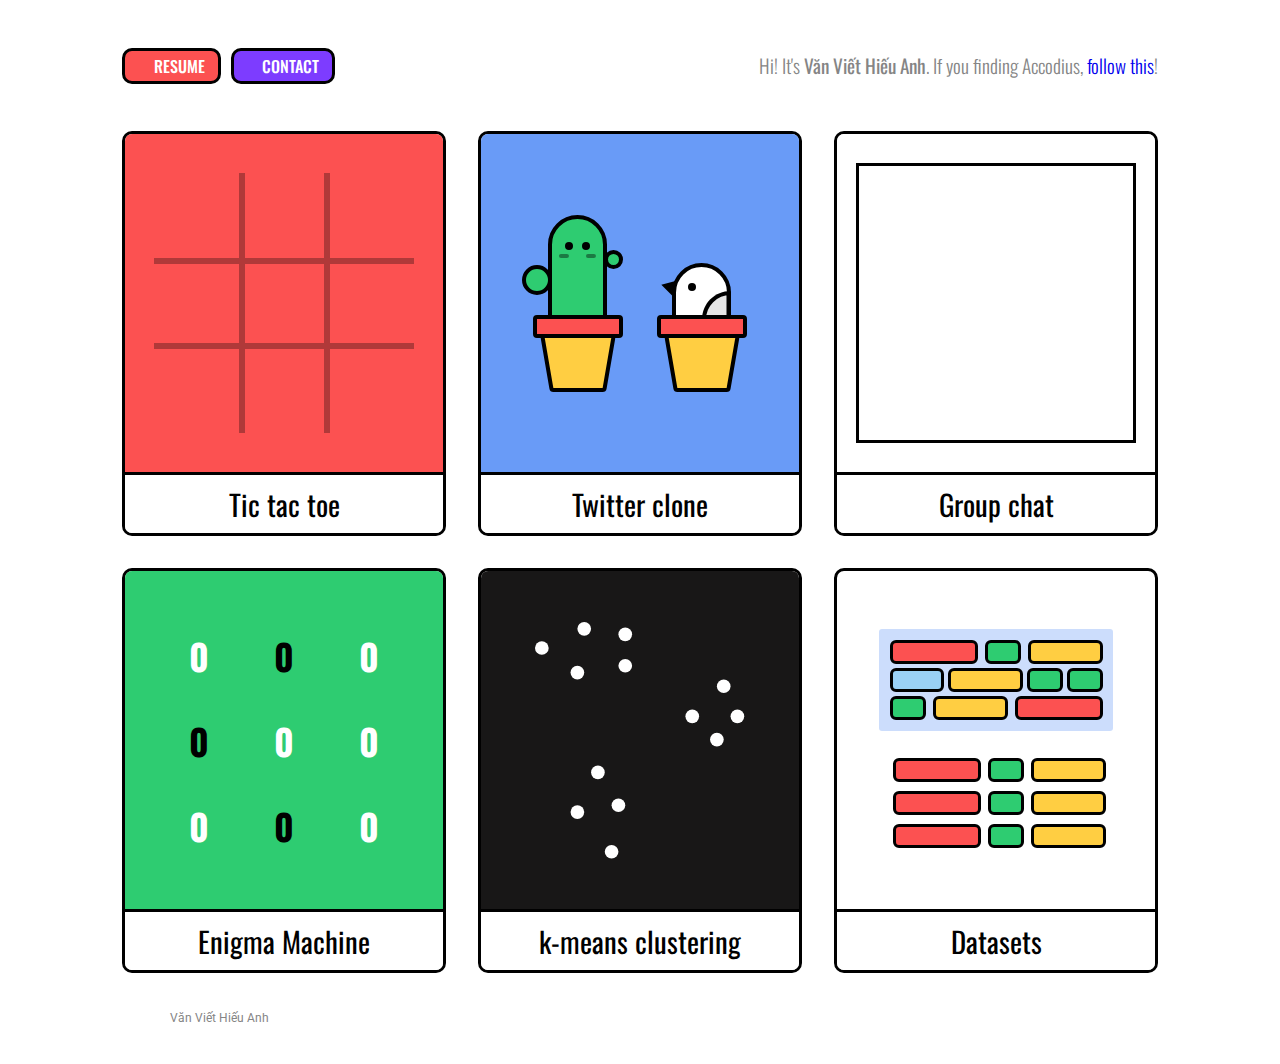
==== index.html @ f6cb3e60 "Update" ====
<!DOCTYPE html>
<html lang="en">

<head>
    <meta charset="UTF-8" />
    <meta name="viewport" content="width=device-width, initial-scale=1.0" />

    <link rel="icon"
        href="data:image/svg+xml,<svg xmlns=%22http://www.w3.org/2000/svg%22 viewBox=%220 0 110 110%22><text y=%22.9em%22 font-size=%2290%22>👋</text></svg>" />
    <link rel="stylesheet" href="https://cdnjs.cloudflare.com/ajax/libs/font-awesome/5.15.3/css/all.min.css"
        integrity="sha512-iBBXm8fW90+nuLcSKlbmrPcLa0OT92xO1BIsZ+ywDWZCvqsWgccV3gFoRBv0z+8dLJgyAHIhR35VZc2oM/gI1w=="
        crossorigin="anonymous" />

    <link rel="stylesheet" href="./css/index.css" />

    <title>Văn Viết Hiếu Anh</title>
    <meta name="title" content="Văn Viết Hiếu Anh" />
    <meta name="description" content="👋 Hi! I'm Anh, a Fullstack developer, and UI-UX Designer." />

    <!-- Open Graph / Facebook -->
    <meta property="og:type" content="website" />
    <meta property="og:url" content="https://vanviethieuanh.com/" />
    <meta property="og:title" content="Văn Viết Hiếu Anh" />
    <meta property="og:description" content="👋 Hi! I'm Anh, a Fullstack developer, and UI-UX Designer." />
    <!-- <meta property="og:image" content=""> -->

    <!-- Twitter -->
    <meta property="twitter:card" content="summary_large_image" />
    <meta property="twitter:url" content="https://vanviethieuanh.com/" />
    <meta property="twitter:title" content="Văn Viết Hiếu Anh" />
    <meta property="twitter:description" content="👋 Hi! I'm Anh, a Fullstack developer, and UI-UX Designer." />
    <!-- <meta property="twitter:image" content=""> -->
</head>

<body>
    <header>
        <div class="💻">
            <a href="https://cv.vanviethieuanh.com/" class="url_button" id="resume" style="background-color: var(--red);">
                <div style="display: grid; grid-template-columns: 24px auto;">
                    <i class="fas fa-arrow-down"></i>
                    <h3>RESUME</h3>
                </div>
            </a>
            <a href="./card.html" class="url_button" id="resume" style="background-color: var(--violet);">
                <div style="display: grid; grid-template-columns: 24px auto;">
                    <i class="fas fa-at"></i>
                    <h3>CONTACT</h3>
                </div>
            </a>
            <h3>Hi! It's <b>Văn Viết Hiếu Anh</b>. If you finding Accodius, <a href="https://accodius.vanviethieuanh.com/">follow this</a>!</h3>
        </div>
        <div class="📱">
            <p>Văn Viết Hiếu Anh</p>

            <div class="burger-button" onclick="changeBurger(this)">
                <div class="effect">
                    <div class="bar1"></div>
                    <div class="bar2"></div>
                </div>
                <script>
                    function changeBurger(x) {
                        x.classList.toggle('show')
                    }
                </script>
            </div>
            <nav>
                <ul>
                    <li>
                        <a href="">
                            <div class="side" style="
                                        --color: var(--red);
                                        --order: 0;
                                        --orientation: forwards;
                                    "></div>
                            <h2>work</h2>
                        </a>
                    </li>
                    <li>
                        <a href="./about.html">
                            <div class="side" style="
                                        --color: var(--yellow);
                                        --order: 1;
                                        --orientation: reverse;
                                    "></div>
                            <h2>about</h2>
                        </a>
                    </li>
                    <li>
                        <a href="./card.html">
                            <div class="side" style="
                                        --color: var(--green);
                                        --order: 2;
                                        --orientation: forwards;
                                    "></div>
                            <h2>card</h2>
                        </a>
                    </li>
                </ul>
            </nav>
        </div>
    </header>
    <section>
        <ul>
            <li>
                <a href="https://vanviethieuanh.github.io/tictactoe/" target="_blank">
                    <article class="card">
                        <div id="tictactoe" class="content" style="--play-state: paused; --bg: var(--red)">
                            <svg width="260" height="260" viewBox="0 0 260 260" fill="none"
                                xmlns="http://www.w3.org/2000/svg">
                                <g id="xo">
                                    <path id="xo3" fill-rule="evenodd" clip-rule="evenodd"
                                        d="M215.669 221.681L233.512 239.524L239.169 233.868L221.326 216.024L239.181 198.169L233.524 192.512L215.669 210.368L198.157 192.855L192.5 198.512L210.012 216.024L192.512 233.524L198.169 239.181L215.669 221.681Z"
                                        fill="#363636" />
                                    <circle id="xo8" cx="130" cy="216" r="21" stroke="white" stroke-width="8" />
                                    <circle id="xo2" cx="46" cy="216" r="21" stroke="white" stroke-width="8" />
                                    <circle id="xo6" cx="216" cy="130" r="21" stroke="white" stroke-width="8" />
                                    <path id="xo1" fill-rule="evenodd" clip-rule="evenodd"
                                        d="M129.669 135.681L147.512 153.524L153.169 147.868L135.326 130.024L153.181 112.169L147.524 106.512L129.669 124.368L112.157 106.855L106.5 112.512L124.012 130.024L106.512 147.524L112.169 153.181L129.669 135.681Z"
                                        fill="#363636" />
                                    <path id="xo5" fill-rule="evenodd" clip-rule="evenodd"
                                        d="M43.6691 135.681L61.5122 153.524L67.1691 147.868L49.3259 130.024L67.1812 112.169L61.5244 106.512L43.6691 124.368L26.1569 106.855L20.5 112.512L38.0122 130.024L20.5122 147.524L26.169 153.181L43.6691 135.681Z"
                                        fill="#363636" />
                                    <path id="xo9" fill-rule="evenodd" clip-rule="evenodd"
                                        d="M215.669 51.669L233.512 69.5122L239.169 63.8553L221.326 46.0122L239.181 28.1568L233.524 22.5L215.669 40.3553L198.157 22.8431L192.5 28.5L210.012 46.0122L192.512 63.5122L198.169 69.169L215.669 51.669Z"
                                        fill="#363636" />
                                    <path id="xo7" fill-rule="evenodd" clip-rule="evenodd"
                                        d="M129.669 51.669L147.512 69.5122L153.169 63.8553L135.326 46.0122L153.181 28.1568L147.524 22.5L129.669 40.3553L112.157 22.8431L106.5 28.5L124.012 46.0122L106.512 63.5122L112.169 69.169L129.669 51.669Z"
                                        fill="#363636" />
                                    <circle id="xo4" cx="46" cy="46" r="21" stroke="white" stroke-width="8" />
                                </g>
                                <g id="lines">
                                    <rect id="Rectangle 11" y="85" width="260" height="6" fill="#B03939" />
                                    <rect id="Rectangle 15" x="176" width="260" height="6" transform="rotate(90 176 0)"
                                        fill="#B03939" />
                                    <rect id="Rectangle 12" y="170" width="260" height="6" fill="#B03939" />
                                    <rect id="Rectangle 16" x="91" width="260" height="6" transform="rotate(90 91 0)"
                                        fill="#B03939" />
                                </g>
                            </svg>
                        </div>
                        <div class="title">
                            <h1>Tic tac toe</h1>
                        </div>
                    </article>
                </a>
            </li>
            <li>
                <a href="https://github.com/vanviethieuanh/twitter-clone" target="_blank">
                    <article class="card">
                        <div id="twitter" class="content" style="--bg: var(--blue)">
                            <svg width="237" height="177" viewBox="0 0 237 177" fill="none"
                                xmlns="http://www.w3.org/2000/svg">
                                <g id="pots">
                                    <g id="bird">
                                        <path id="Rectangle 34"
                                            d="M207 77.5V150H152V77.5C152 62.3122 164.312 50 179.5 50C194.688 50 207 62.3122 207 77.5Z"
                                            fill="white" stroke="black" stroke-width="4" />
                                        <g id="Ellipse 10">
                                            <mask id="path-2-inside-1" fill="white">
                                                <path
                                                    d="M180 104.5C180 96.9413 183.003 89.6922 188.347 84.3475C193.692 79.0027 200.941 76 208.5 76L208.5 104.5L180 104.5Z" />
                                            </mask>
                                            <path
                                                d="M180 104.5C180 96.9413 183.003 89.6922 188.347 84.3475C193.692 79.0027 200.941 76 208.5 76L208.5 104.5L180 104.5Z"
                                                fill="black" fill-opacity="0.1" stroke="black" stroke-width="8"
                                                mask="url(#path-2-inside-1)" />
                                        </g>
                                        <path id="Rectangle 31"
                                            d="M146.749 121H213.251C214.492 121 215.433 122.117 215.222 123.34L206.602 173.34C206.436 174.299 205.604 175 204.631 175H155.369C154.396 175 153.564 174.299 153.398 173.34L144.778 123.34C144.567 122.117 145.508 121 146.749 121Z"
                                            fill="#FFCE42" stroke="black" stroke-width="4" />
                                        <rect id="Rectangle 33" x="137" y="102" width="86" height="19" rx="2"
                                            fill="#FC5151" stroke="black" stroke-width="4" />
                                        <g transform="translate(0,72)">
                                            <circle id="eye" cx="170" cy="0" r="4" fill="black" />
                                        </g>
                                        <path id="bill"
                                            d="M139.329 69.6933L154.387 65.6587L150.352 80.716L139.329 69.6933Z"
                                            fill="black" />
                                    </g>
                                    <g id="cactus">
                                        <g id="Group 4">
                                            <path id="Rectangle 34_2"
                                                d="M83 29.5V150H28V29.5C28 14.3122 40.3122 2 55.5 2C70.6878 2 83 14.3122 83 29.5Z"
                                                fill="#2ECC71" stroke="black" stroke-width="4" />
                                            <path id="Rectangle 31_2"
                                                d="M22.7487 121H89.2513C90.4917 121 91.433 122.117 91.2222 123.34L82.6016 173.34C82.4362 174.299 81.6041 175 80.6306 175H31.3694C30.3959 175 29.5638 174.299 29.3984 173.34L20.7778 123.34C20.567 122.117 21.5083 121 22.7487 121Z"
                                                fill="#FFCE42" stroke="black" stroke-width="4" />
                                            <rect id="Rectangle 33_2" x="13" y="102" width="86" height="19" rx="2"
                                                fill="#FC5151" stroke="black" stroke-width="4" />
                                        </g>
                                        <circle id="Ellipse 11" cx="91.5" cy="44.5" r="7.5" fill="#2ECC71"
                                            stroke="black" stroke-width="4" />
                                        <g id="eyes">
                                            <circle id="left" cx="47" cy="31" r="4" fill="black" />
                                            <circle id="right" cx="64" cy="31" r="4" fill="black" />
                                        </g>
                                        <circle id="Ellipse 12" cx="15" cy="65" r="13" fill="#2ECC71" stroke="black"
                                            stroke-width="4" />
                                        <rect id="Rectangle 35" x="36.9498" y="38.9497" width="10" height="4" rx="2"
                                            fill="black" fill-opacity="0.4" />
                                        <rect id="Rectangle 36" x="63.9498" y="39" width="10" height="4" rx="2"
                                            fill="black" fill-opacity="0.4" />
                                    </g>
                                </g>
                            </svg>
                        </div>
                        <div class="title">
                            <h1>Twitter clone</h1>
                        </div>
                    </article>
                </a>
            </li>
            <li>
                <a href="https://github.com/vanviethieuanh/group-chat" target="_blank">
                    <article class="card">
                        <div id="mondrian" class="content" style="--play-state: paused; --bg: white">
                            <svg width="280" height="280" viewBox="4 4 272 272" fill="none"
                                xmlns="http://www.w3.org/2000/svg">
                                <rect style="--order: 7" x="29" y="63" width="249" height="30" fill="#FC5151"
                                    stroke="black" stroke-width="3" />
                                <rect style="--order: 1" x="173" y="2" width="105" height="91" fill="#FFCE42"
                                    stroke="black" stroke-width="3" />
                                <rect style="--order: 0" x="2" y="2" width="27" height="167" fill="#FFCE42"
                                    stroke="black" stroke-width="3" />
                                <rect style="--order: 6" x="251" y="112" width="27" height="57" fill="#FFCE42"
                                    stroke="black" stroke-width="3" />
                                <path style="--order: 8" d="M2 169H200.767L240.139 208H2V169Z" fill="#3498DB"
                                    stroke="black" stroke-width="3" />
                                <rect style="--order: 0" x="251" y="93" width="27" height="45" fill="#3498DB"
                                    stroke="black" stroke-width="3" />
                                <rect style="--order: 10" x="173" y="2" width="105" height="34" fill="#3498DB"
                                    stroke="black" stroke-width="3" />
                                <rect style="--order: 5" x="2" y="208" width="167" height="70" fill="#3498DB"
                                    stroke="black" stroke-width="3" />
                                <rect style="--order: 2" x="87" y="208" width="167" height="70" fill="#FC5151"
                                    stroke="black" stroke-width="3" />
                                <rect style="--order: 4" x="225" y="208" width="29" height="70" fill="#FFCE42"
                                    stroke="black" stroke-width="3" />
                                <rect style="--order: 3" x="225" y="169" width="53" height="57" fill="#FC5151"
                                    stroke="black" stroke-width="3" />
                            </svg>
                        </div>
                        <div class="title">
                            <h1>Group chat</h1>
                        </div>
                    </article>
                </a>
            </li>
            <li>
                <a href="https://github.com/vanviethieuanh/enigma-machine" target="_blank">
                    <article class="card">
                        <div id="enigma" class="content" style="--play-state: paused; --bg: var(--green)">
                            <div id="code">
                                <b style="--order: 5"></b>
                                <b style="--order: 0"></b>
                                <b style="--order: 2"></b>
                                <b style="--order: 7"></b>
                                <b style="--order: 8"></b>
                                <b style="--order: 1"></b>
                                <b style="--order: 6"></b>
                                <b style="--order: 4"></b>
                                <b style="--order: 3"></b>
                            </div>
                        </div>
                        <div class="title">
                            <h1>Enigma Machine</h1>
                        </div>
                    </article>
                </a>
            </li>
            <li>
                <a href="http://vanviethieuanh.com/k-means-clustering/" target="_blank">
                    <article class="card">
                        <div id="k-means" class="content" style="--play-state: paused; --bg: #181717;">
                            <svg id="canvas" viewBox="0 0 153 173" fill="none" xmlns="http://www.w3.org/2000/svg">
                                <g id="K-means">
                                    <g id="group_3">
                                        <circle id="Ellipse 27" cx="138" cy="47" r="5" />
                                        <circle id="Ellipse 28" cx="148" cy="69" r="5" />
                                        <circle id="Ellipse 29" cx="115" cy="69" r="5" />
                                        <circle id="Ellipse 34" cx="133" cy="86" r="5" />
                                    </g>
                                    <g id="group_2">
                                        <circle id="Ellipse 23" cx="5" cy="19" r="5" />
                                        <circle id="Ellipse 24" cx="36" cy="5" r="5" />
                                        <circle id="Ellipse 25" cx="31" cy="37" r="5" />
                                        <circle id="Ellipse 26" cx="66" cy="32" r="5" />
                                        <circle id="Ellipse 35" cx="66" cy="9" r="5" />
                                    </g>
                                    <g id="group_1">
                                        <circle id="Ellipse 30" cx="46" cy="110" r="5" />
                                        <circle id="Ellipse 31" cx="61" cy="134" r="5" />
                                        <circle id="Ellipse 32" cx="56" cy="168" r="5" />
                                        <circle id="Ellipse 33" cx="31" cy="139" r="5" />
                                    </g>
                                </g>
                            </svg>
                        </div>
                        <div class="title">
                            <h1>k-means clustering</h1>
                        </div>
                    </article>
                </a>
            </li>
            <li>
                <a href="https://github.com/vanviethieuanh/dataset">
                    <div class="card">
                        <div class="illustration" style="background-color: var(--bg);">
                            <svg width="234" height="222" viewBox="0 0 234 222" fill="none" xmlns="http://www.w3.org/2000/svg">
                                <g id="Frame 43">
                                    <g id="Group 42">
                                        <rect class="r1" x="15.5" y="130.5" width="85" height="21" rx="4.5"
                                            fill="#FC5151" stroke="black" stroke-width="3" />
                                        <rect class="r2" x="15.5" y="163.5" width="85" height="21" rx="4.5"
                                            fill="#FC5151" stroke="black" stroke-width="3" />
                                        <rect class="r3" x="15.5" y="196.5" width="85" height="21" rx="4.5"
                                            fill="#FC5151" stroke="black" stroke-width="3" />
                                        <rect class="r1" x="110.5" y="130.5" width="33" height="21" rx="4.5"
                                            fill="#2ECC71" stroke="black" stroke-width="3" />
                                        <rect class="r2" x="110.5" y="163.5" width="33" height="21" rx="4.5"
                                            fill="#2ECC71" stroke="black" stroke-width="3" />
                                        <rect class="r3" x="110.5" y="196.5" width="33" height="21" rx="4.5"
                                            fill="#2ECC71" stroke="black" stroke-width="3" />
                                        <rect class="r1" x="153.5" y="130.5" width="72" height="21" rx="4.5"
                                            fill="#FFCE42" stroke="black" stroke-width="3" />
                                        <rect class="r2" x="153.5" y="163.5" width="72" height="21" rx="4.5"
                                            fill="#FFCE42" stroke="black" stroke-width="3" />
                                        <rect class="r3" x="153.5" y="196.5" width="72" height="21" rx="4.5"
                                            fill="#FFCE42" stroke="black" stroke-width="3" />
                                    </g>
                                    <g id="Group 41">
                                        <rect id="Rectangle 83" width="234" height="102" rx="3" fill="#6E9EF7"
                                            fill-opacity="0.35" />
                                        <g id="Group 40">
                                            <rect id="Rectangle 84" x="12.5" y="12.5" width="85" height="21" rx="4.5"
                                                fill="#FC5151" stroke="black" stroke-width="3" />
                                            <rect id="Rectangle 85" x="137.5" y="68.5" width="85" height="21" rx="4.5"
                                                fill="#FC5151" stroke="black" stroke-width="3" />
                                            <rect id="Rectangle 86" x="107.5" y="12.5" width="33" height="21" rx="4.5"
                                                fill="#2ECC71" stroke="black" stroke-width="3" />
                                            <rect id="Rectangle 87" x="12.5" y="68.5" width="33" height="21" rx="4.5"
                                                fill="#2ECC71" stroke="black" stroke-width="3" />
                                            <rect id="Rectangle 101" x="189.5" y="40.5" width="33" height="21" rx="4.5"
                                                fill="#2ECC71" stroke="black" stroke-width="3" />
                                            <rect id="Rectangle 102" x="149.5" y="40.5" width="33" height="21" rx="4.5"
                                                fill="#2ECC71" stroke="black" stroke-width="3" />
                                            <rect id="Rectangle 88" x="12.5" y="40.5" width="51" height="21" rx="4.5"
                                                fill="#9AD1F5" stroke="black" stroke-width="3" />
                                            <rect id="Rectangle 98" x="55.5" y="68.5" width="72" height="21" rx="4.5"
                                                fill="#FFCE42" stroke="black" stroke-width="3" />
                                            <rect id="Rectangle 99" x="70.5" y="40.5" width="72" height="21" rx="4.5"
                                                fill="#FFCE42" stroke="black" stroke-width="3" />
                                            <rect id="Rectangle 100" x="150.5" y="12.5" width="72" height="21" rx="4.5"
                                                fill="#FFCE42" stroke="black" stroke-width="3" />
                                        </g>
                                    </g>
                                </g>
                            </svg>
                        </div>
                        <div class="title">
                            <h1>
                                Datasets
                            </h1>
                        </div>
                    </div>
                </a>
            </li>
        </ul>
        <script defer>
            function isScrolledIntoView(elem) {
                const docViewTop = this.scrollY
                const docViewBottom = docViewTop + this.innerHeight

                const elemTop = document.querySelector(elem).offsetTop
                const elemBottom =
                    elemTop + document.querySelector(elem).offsetHeight

                return elemBottom <= docViewBottom && elemTop >= docViewTop
            }

            window.addEventListener('scroll', () => {
                const cardsId = ['#tictactoe', '#enigma', '#mondrian']
                const isPhone = window.innerWidth < 768

                cardsId.forEach((element) => {
                    if (isScrolledIntoView(element) && isPhone) {
                        document
                            .querySelector(element)
                            .style.setProperty('--play-state', 'running')
                    } else {
                        document
                            .querySelector(element)
                            .style.setProperty('--play-state', 'paused')
                    }
                })
            })
        </script>
    </section>
    <footer>
        <a title="Instagram" target="_blank" href="https://www.linkedin.com/in/vanviethieuanh/">
            <i class="fab fa-linkedin-in"></i>
        </a>
        <a title="Github" target="_blank" href="https://github.com/vanviethieuanh">
            <i class="fab fa-github-alt"></i>
        </a>
        <a title="Behance" target="_blank" href="https://www.behance.net/vanviethieuanh">
            <i class="fab fa-behance"></i>
        </a>
        <p>Văn Viết Hiếu Anh</p>
    </footer>
</body>

</html>
---- css/index.css ----
@charset "UTF-8";
@import url("https://fonts.googleapis.com/css2?family=Oswald:wght@200;300;400;500;600;700&family=Roboto:ital,wght@0,100;0,300;0,400;0,500;0,700;0,900;1,100;1,300;1,400;1,500;1,700;1,900&display=swap");
@import url("https://fonts.googleapis.com/css2?family=Raleway:ital,wght@0,100;0,200;0,300;0,400;0,500;0,600;0,700;0,800;0,900;1,100;1,200;1,400;1,500;1,600;1,700;1,800;1,900&display=swap");
:root {
  --blue: #699BF7;
  --red: #FC5151;
  --light-yellow: #FFE100;
  --yellow: #FFCE42;
  --green: #2ECC71;
  --violet: #7D3CFF;
  --behance: #0057ff;
  --purple: #9B59B6;
}

::-webkit-scrollbar {
  width: 6px;
}

body {
  font-size: 16px;
  font-family: "Oswald", sans-serif;
  -webkit-box-sizing: border-box;
          box-sizing: border-box;
  margin: 0;
  padding: 0;
  border: 0;
  scrollbar-width: thin;
}

body * {
  -webkit-box-sizing: border-box;
          box-sizing: border-box;
}

h1 {
  font-size: 1.8rem;
  font-weight: 400;
  font-family: "Oswald", sans-serif;
  color: black;
}

h2 {
  font-family: "Oswald", sans-serif;
  font-weight: normal;
  color: black;
  font-size: 1.2rem;
}

h3 {
  font-weight: 300;
  font-family: "Oswald", sans-serif;
  color: #858585;
  font-size: 1.2rem;
}

p {
  font-family: "Roboto", sans-serif;
  color: #858585;
}

button {
  outline: none;
  height: 40px;
  border-radius: 0;
  border: solid 3px #000000;
  font-family: "Oswald", sans-serif;
  font-weight: normal;
  font-size: 1.2rem;
  line-height: 0;
  padding: 0 .5rem;
  padding-bottom: 6px;
  -webkit-box-shadow: inset 0 -6px 0 rgba(0, 0, 0, 0.2);
          box-shadow: inset 0 -6px 0 rgba(0, 0, 0, 0.2);
}

button:active {
  height: 34px;
  padding-bottom: 0;
  -webkit-box-shadow: none;
          box-shadow: none;
  -webkit-transform: translate(0, 6px);
          transform: translate(0, 6px);
}

.card {
  width: 280px;
  height: 343px;
  border: solid 3px black;
  border-radius: 10px;
  display: -ms-grid;
  display: grid;
  -ms-grid-rows: 280px auto;
      grid-template-rows: 280px auto;
  overflow: hidden;
  -webkit-transition: all .3s ease-in-out;
  transition: all .3s ease-in-out;
}

.card .illustration {
  display: -ms-grid;
  display: grid;
  place-content: center;
}

.card:hover {
  margin-top: -20px;
}

body {
  background-color: white;
  height: 100vh;
}

a {
  text-decoration: none;
}

header {
  max-width: 1100px;
  margin: 0 auto;
  padding: 2rem;
  z-index: 100;
}

header div.💻 {
  width: 100%;
  display: -webkit-box;
  display: -ms-flexbox;
  display: flex;
  -webkit-box-pack: left;
      -ms-flex-pack: left;
          justify-content: left;
  -webkit-box-align: center;
      -ms-flex-align: center;
          align-items: center;
  gap: 10px;
}

header div.💻 *:last-child {
  margin-left: auto;
}

header div.📱 {
  display: none;
  -webkit-box-align: center;
      -ms-flex-align: center;
          align-items: center;
}

header div.📱 .burger-button {
  margin-left: auto;
  display: inline-block;
  cursor: pointer;
  z-index: 10;
}

header div.📱 .bar1,
header div.📱 .bar2,
header div.📱 .bar3 {
  width: 20px;
  height: 2px;
  background-color: #333;
  margin: 6px 0;
  -webkit-transition: 0.4s;
  transition: 0.4s;
  -webkit-transform-origin: 10px 1px;
          transform-origin: 10px 1px;
}

header div.📱 .show .bar1 {
  -webkit-transform: translateY(4px) rotate(-45deg);
          transform: translateY(4px) rotate(-45deg);
}

header div.📱 .show .bar2 {
  -webkit-transform: translateY(-4px) rotate(45deg);
          transform: translateY(-4px) rotate(45deg);
}

header div.📱 nav {
  -webkit-transform: translateX(-100vw);
          transform: translateX(-100vw);
}

header div.📱 .show ~ nav {
  -webkit-transform: translate(0, 0);
          transform: translate(0, 0);
}

header div.📱 .show ~ nav .side {
  -webkit-animation-play-state: running !important;
          animation-play-state: running !important;
}

header div.📱 nav {
  position: fixed;
  left: 0;
  top: 0;
  width: 100vw;
  height: 100vh;
  background-color: white;
  display: -ms-grid;
  display: grid;
  place-items: center;
  -webkit-transition: all 400ms ease-in-out;
  transition: all 400ms ease-in-out;
}

header div.📱 nav ul {
  margin: 0;
  padding: 0;
  outline: none;
  width: clamp(220px, 60%, 240px);
}

header div.📱 nav li {
  list-style: none;
  background-color: black;
}

header div.📱 nav li a {
  background-color: black;
  border: 8px solid black;
  margin: 1rem 0;
  display: -webkit-box;
  display: -ms-flexbox;
  display: flex;
  gap: 0 9px;
  -webkit-box-orient: inherit;
  -webkit-box-direction: inherit;
      -ms-flex-direction: inherit;
          flex-direction: inherit;
}

header div.📱 nav li a .side {
  background-image: url("../stars.svg");
  background-repeat: repeat-x;
  -webkit-animation: cylinders 100s linear infinite var(--orientation), shrinkY 1000ms linear forwards;
          animation: cylinders 100s linear infinite var(--orientation), shrinkY 1000ms linear forwards;
  -webkit-animation-play-state: paused !important;
          animation-play-state: paused !important;
  -webkit-animation-delay: calc(400ms + var(--order) * 1s);
          animation-delay: calc(400ms + var(--order) * 1s);
  background-color: var(--color);
}

header div.📱 nav li:nth-child(2n+1) {
  -webkit-box-orient: horizontal;
  -webkit-box-direction: reverse;
      -ms-flex-direction: row-reverse;
          flex-direction: row-reverse;
}

header div.📱 nav li:nth-child(2n+1) h2 {
  -webkit-box-pack: end;
      -ms-flex-pack: end;
          justify-content: flex-end;
}

header div.📱 nav h2 {
  width: 100%;
  display: -webkit-box;
  display: -ms-flexbox;
  display: flex;
  background-color: white;
  text-transform: uppercase;
  font-weight: bold;
  font-size: 36px;
  padding: 0 1rem;
  margin: 0;
}

.url_button {
  border-radius: 10px;
  border: solid 3px #000000;
  padding: .2rem .8rem;
  padding-left: .3rem;
  display: -ms-grid;
  display: grid;
  -ms-grid-columns: auto auto;
      grid-template-columns: auto auto;
  place-content: center;
}

.url_button h3 {
  padding: 0;
  margin: 0;
  font-size: 1rem;
  font-weight: 500;
  color: white;
}

.url_button i {
  color: white;
  display: -ms-grid;
  display: grid;
  place-content: center;
}

@-webkit-keyframes jump {
  0% {
    -webkit-transform: translateY(0);
            transform: translateY(0);
  }
  50% {
    -webkit-transform: translateY(-2px);
            transform: translateY(-2px);
  }
  100% {
    -webkit-transform: translateY(0);
            transform: translateY(0);
  }
}

@keyframes jump {
  0% {
    -webkit-transform: translateY(0);
            transform: translateY(0);
  }
  50% {
    -webkit-transform: translateY(-2px);
            transform: translateY(-2px);
  }
  100% {
    -webkit-transform: translateY(0);
            transform: translateY(0);
  }
}

.url_button#resume:hover i {
  -webkit-animation: jump 1s ease-in-out infinite;
          animation: jump 1s ease-in-out infinite;
}

section {
  max-width: 1100px;
  margin: 0 auto;
  padding: 0 2rem;
  display: -webkit-box;
  display: -ms-flexbox;
  display: flex;
  -webkit-box-orient: vertical;
  -webkit-box-direction: normal;
      -ms-flex-direction: column;
          flex-direction: column;
  -webkit-box-pack: space-evenly;
      -ms-flex-pack: space-evenly;
          justify-content: space-evenly;
  -webkit-box-align: start;
      -ms-flex-align: start;
          align-items: flex-start;
}

section ul {
  width: 100%;
  display: -ms-grid;
  display: grid;
  justify-items: center;
  gap: 2rem;
  -ms-grid-columns: (minmax(300px, 1fr))[auto-fill];
      grid-template-columns: repeat(auto-fill, minmax(300px, 1fr));
  margin: 0;
  padding: 0;
}

section ul li {
  list-style: none;
  width: 100%;
  aspect-ratio: 8 / 10;
  max-width: 350px;
}

section ul li .card {
  border: solid 3px #000000;
  width: 100%;
  height: 100%;
  display: -ms-grid;
  display: grid;
  -ms-grid-rows: 1fr auto;
      grid-template-rows: 1fr auto;
  -webkit-transition: all 0.5s cubic-bezier(0.77, 0, 0.175, 1);
  transition: all 0.5s cubic-bezier(0.77, 0, 0.175, 1);
}

section ul li .card * {
  -webkit-animation-play-state: var(--play-state);
          animation-play-state: var(--play-state);
}

section ul li .card:hover * {
  --play-state: running;
}

section ul li .card .title {
  background-color: white;
  display: -ms-grid;
  display: grid;
  place-items: center;
  border-top: solid 3px #000000;
  -webkit-user-select: none;
     -moz-user-select: none;
      -ms-user-select: none;
          user-select: none;
}

section ul li .card .title * {
  margin: 0.5rem;
}

section ul li .card .content {
  width: 100%;
  display: -ms-grid;
  display: grid;
  place-items: center;
}

section ul li .card .content#tictactoe {
  background: var(--bg);
}

section ul li .card .content#tictactoe #xo * {
  visibility: hidden;
}

section ul li .card .content#tictactoe #xo #xo1 {
  -webkit-animation-name: appear;
          animation-name: appear;
  -webkit-animation-duration: .2s;
          animation-duration: .2s;
  -webkit-animation-delay: 0.5s;
          animation-delay: 0.5s;
  -webkit-animation-fill-mode: forwards;
          animation-fill-mode: forwards;
}

section ul li .card .content#tictactoe #xo #xo2 {
  -webkit-animation-name: appear;
          animation-name: appear;
  -webkit-animation-duration: .2s;
          animation-duration: .2s;
  -webkit-animation-delay: 1s;
          animation-delay: 1s;
  -webkit-animation-fill-mode: forwards;
          animation-fill-mode: forwards;
}

section ul li .card .content#tictactoe #xo #xo3 {
  -webkit-animation-name: appear;
          animation-name: appear;
  -webkit-animation-duration: .2s;
          animation-duration: .2s;
  -webkit-animation-delay: 1.5s;
          animation-delay: 1.5s;
  -webkit-animation-fill-mode: forwards;
          animation-fill-mode: forwards;
}

section ul li .card .content#tictactoe #xo #xo4 {
  -webkit-animation-name: appear;
          animation-name: appear;
  -webkit-animation-duration: .2s;
          animation-duration: .2s;
  -webkit-animation-delay: 2s;
          animation-delay: 2s;
  -webkit-animation-fill-mode: forwards;
          animation-fill-mode: forwards;
}

section ul li .card .content#tictactoe #xo #xo5 {
  -webkit-animation-name: appear;
          animation-name: appear;
  -webkit-animation-duration: .2s;
          animation-duration: .2s;
  -webkit-animation-delay: 2.5s;
          animation-delay: 2.5s;
  -webkit-animation-fill-mode: forwards;
          animation-fill-mode: forwards;
}

section ul li .card .content#tictactoe #xo #xo6 {
  -webkit-animation-name: appear;
          animation-name: appear;
  -webkit-animation-duration: .2s;
          animation-duration: .2s;
  -webkit-animation-delay: 3s;
          animation-delay: 3s;
  -webkit-animation-fill-mode: forwards;
          animation-fill-mode: forwards;
}

section ul li .card .content#tictactoe #xo #xo7 {
  -webkit-animation-name: appear;
          animation-name: appear;
  -webkit-animation-duration: .2s;
          animation-duration: .2s;
  -webkit-animation-delay: 3.5s;
          animation-delay: 3.5s;
  -webkit-animation-fill-mode: forwards;
          animation-fill-mode: forwards;
}

section ul li .card .content#tictactoe #xo #xo8 {
  -webkit-animation-name: appear;
          animation-name: appear;
  -webkit-animation-duration: .2s;
          animation-duration: .2s;
  -webkit-animation-delay: 4s;
          animation-delay: 4s;
  -webkit-animation-fill-mode: forwards;
          animation-fill-mode: forwards;
}

section ul li .card .content#tictactoe #xo #xo9 {
  -webkit-animation-name: appear;
          animation-name: appear;
  -webkit-animation-duration: .2s;
          animation-duration: .2s;
  -webkit-animation-delay: 4.5s;
          animation-delay: 4.5s;
  -webkit-animation-fill-mode: forwards;
          animation-fill-mode: forwards;
}

section ul li .card .content#enigma {
  background: var(--bg);
}

section ul li .card .content#enigma #code {
  width: 80%;
  aspect-ratio: 1/1;
  display: -ms-grid;
  display: grid;
  place-items: center;
  -ms-grid-rows: (1fr)[3];
      grid-template-rows: repeat(3, 1fr);
  -ms-grid-columns: (1fr)[3];
      grid-template-columns: repeat(3, 1fr);
}

section ul li .card .content#enigma #code b {
  font-size: 36px;
  color: black;
}

section ul li .card .content#enigma #code b:nth-of-type(1), section ul li .card .content#enigma #code b:nth-of-type(3), section ul li .card .content#enigma #code b:nth-of-type(5), section ul li .card .content#enigma #code b:nth-of-type(6), section ul li .card .content#enigma #code b:nth-of-type(7), section ul li .card .content#enigma #code b:nth-of-type(9) {
  color: white;
}

section ul li .card .content#enigma #code b::after {
  content: "0";
  -webkit-animation-play-state: inherit;
          animation-play-state: inherit;
  -webkit-animation-name: crypto;
          animation-name: crypto;
  -webkit-animation-duration: 6s;
          animation-duration: 6s;
  -webkit-animation-timing-function: linear;
          animation-timing-function: linear;
  -webkit-animation-iteration-count: infinite;
          animation-iteration-count: infinite;
  -webkit-animation-fill-mode: forwards;
          animation-fill-mode: forwards;
  -webkit-animation-delay: calc(var(--order) * 600ms);
          animation-delay: calc(var(--order) * 600ms);
}

section ul li .card .content#twitter {
  background: var(--bg);
}

section ul li .card .content#twitter #cactus #eyes {
  -webkit-animation: cactus 5s linear forwards infinite;
          animation: cactus 5s linear forwards infinite;
}

section ul li .card .content#twitter #bird #eye {
  -webkit-animation: blink 5s linear forwards infinite;
          animation: blink 5s linear forwards infinite;
}

section ul li .card .content#mondrian {
  background: var(--bg);
}

section ul li .card .content#mondrian svg {
  border: solid 3px #000000;
  width: 280px;
  height: 280px;
}

section ul li .card .content#mondrian svg * {
  visibility: hidden;
  -webkit-animation-play-state: inherit;
          animation-play-state: inherit;
  -webkit-animation-name: appear;
          animation-name: appear;
  -webkit-animation-duration: .4s;
          animation-duration: .4s;
  -webkit-animation-delay: calc(var(--order) * 500ms);
          animation-delay: calc(var(--order) * 500ms);
  -webkit-animation-fill-mode: forwards;
          animation-fill-mode: forwards;
}

section ul li .card .content#k-means {
  background: var(--bg);
  width: 100%;
  height: 100%;
}

section ul li .card .content#k-means svg {
  margin-left: auto;
  margin-right: auto;
  max-height: 70%;
  max-width: 70%;
}

section ul li .card .content#k-means circle {
  fill: white;
  -webkit-transition: fill ease-in-out 1s;
  transition: fill ease-in-out 1s;
}

section ul li .card .content#k-means:hover #group_1 > circle {
  fill: #2ECC71;
}

section ul li .card .content#k-means:hover #group_2 > circle {
  fill: #F5BF02;
}

section ul li .card .content#k-means:hover #group_3 > circle {
  fill: #FC5151;
}

footer {
  font-size: 14px;
  max-width: 1100px;
  margin: 0 auto;
  padding: 2rem;
  display: -webkit-box;
  display: -ms-flexbox;
  display: flex;
  -webkit-box-orient: horizontal;
  -webkit-box-direction: normal;
      -ms-flex-direction: row;
          flex-direction: row;
}

footer p {
  padding-left: 1rem;
  font-size: 12px;
  color: #858585;
  margin: 0;
  line-height: 27px;
}

footer a {
  color: #858585;
  padding-left: 1rem;
}

footer a:first-child {
  padding-left: 0;
}

footer a:hover {
  color: black;
}

footer button {
  margin-right: 1rem;
}

footer #behance {
  background-color: #0057ff;
  color: white;
}

@-webkit-keyframes blink {
  0%,
  100% {
    -webkit-transform: scale(1, 0.05);
            transform: scale(1, 0.05);
  }
  5%,
  95% {
    -webkit-transform: scale(1, 1);
            transform: scale(1, 1);
  }
}

@keyframes blink {
  0%,
  100% {
    -webkit-transform: scale(1, 0.05);
            transform: scale(1, 0.05);
  }
  5%,
  95% {
    -webkit-transform: scale(1, 1);
            transform: scale(1, 1);
  }
}

@-webkit-keyframes cactus {
  0% {
    -webkit-transform: translateX(0);
            transform: translateX(0);
  }
  10% {
    -webkit-transform: translateX(-4px);
            transform: translateX(-4px);
  }
  50% {
    -webkit-transform: translateX(-4px);
            transform: translateX(-4px);
  }
  60% {
    -webkit-transform: translateX(0);
            transform: translateX(0);
  }
  100% {
    -webkit-transform: translateX(0);
            transform: translateX(0);
  }
}

@keyframes cactus {
  0% {
    -webkit-transform: translateX(0);
            transform: translateX(0);
  }
  10% {
    -webkit-transform: translateX(-4px);
            transform: translateX(-4px);
  }
  50% {
    -webkit-transform: translateX(-4px);
            transform: translateX(-4px);
  }
  60% {
    -webkit-transform: translateX(0);
            transform: translateX(0);
  }
  100% {
    -webkit-transform: translateX(0);
            transform: translateX(0);
  }
}

@-webkit-keyframes crypto {
  5% {
    content: "E";
  }
  15% {
    content: "N";
  }
  25% {
    content: "I";
  }
  35% {
    content: "G";
  }
  45% {
    content: "M";
  }
  55% {
    content: "A";
  }
  65% {
    content: "0";
  }
  0%,
  100% {
    content: "0";
  }
}

@keyframes crypto {
  5% {
    content: "E";
  }
  15% {
    content: "N";
  }
  25% {
    content: "I";
  }
  35% {
    content: "G";
  }
  45% {
    content: "M";
  }
  55% {
    content: "A";
  }
  65% {
    content: "0";
  }
  0%,
  100% {
    content: "0";
  }
}

@-webkit-keyframes fadein {
  from {
    opacity: 0;
  }
  to {
    opacity: 1;
  }
}

@keyframes fadein {
  from {
    opacity: 0;
  }
  to {
    opacity: 1;
  }
}

@-webkit-keyframes appear {
  from {
    visibility: hidden;
  }
  to {
    visibility: visible;
  }
}

@keyframes appear {
  from {
    visibility: hidden;
  }
  to {
    visibility: visible;
  }
}

@-webkit-keyframes shrinkY {
  0% {
    width: 0;
  }
  100% {
    width: 100%;
  }
}

@keyframes shrinkY {
  0% {
    width: 0;
  }
  100% {
    width: 100%;
  }
}

@-webkit-keyframes cylinders {
  from {
    background-position: 0 0;
  }
  to {
    background-position: -10000px 0;
  }
}

@keyframes cylinders {
  from {
    background-position: 0 0;
  }
  to {
    background-position: -10000px 0;
  }
}

@media (max-width: 768px) {
  header div.💻 {
    display: none;
  }
  header div.📱 {
    display: -webkit-box;
    display: -ms-flexbox;
    display: flex;
  }
  .card {
    min-height: 100vw;
  }
}
/*# sourceMappingURL=index.css.map */
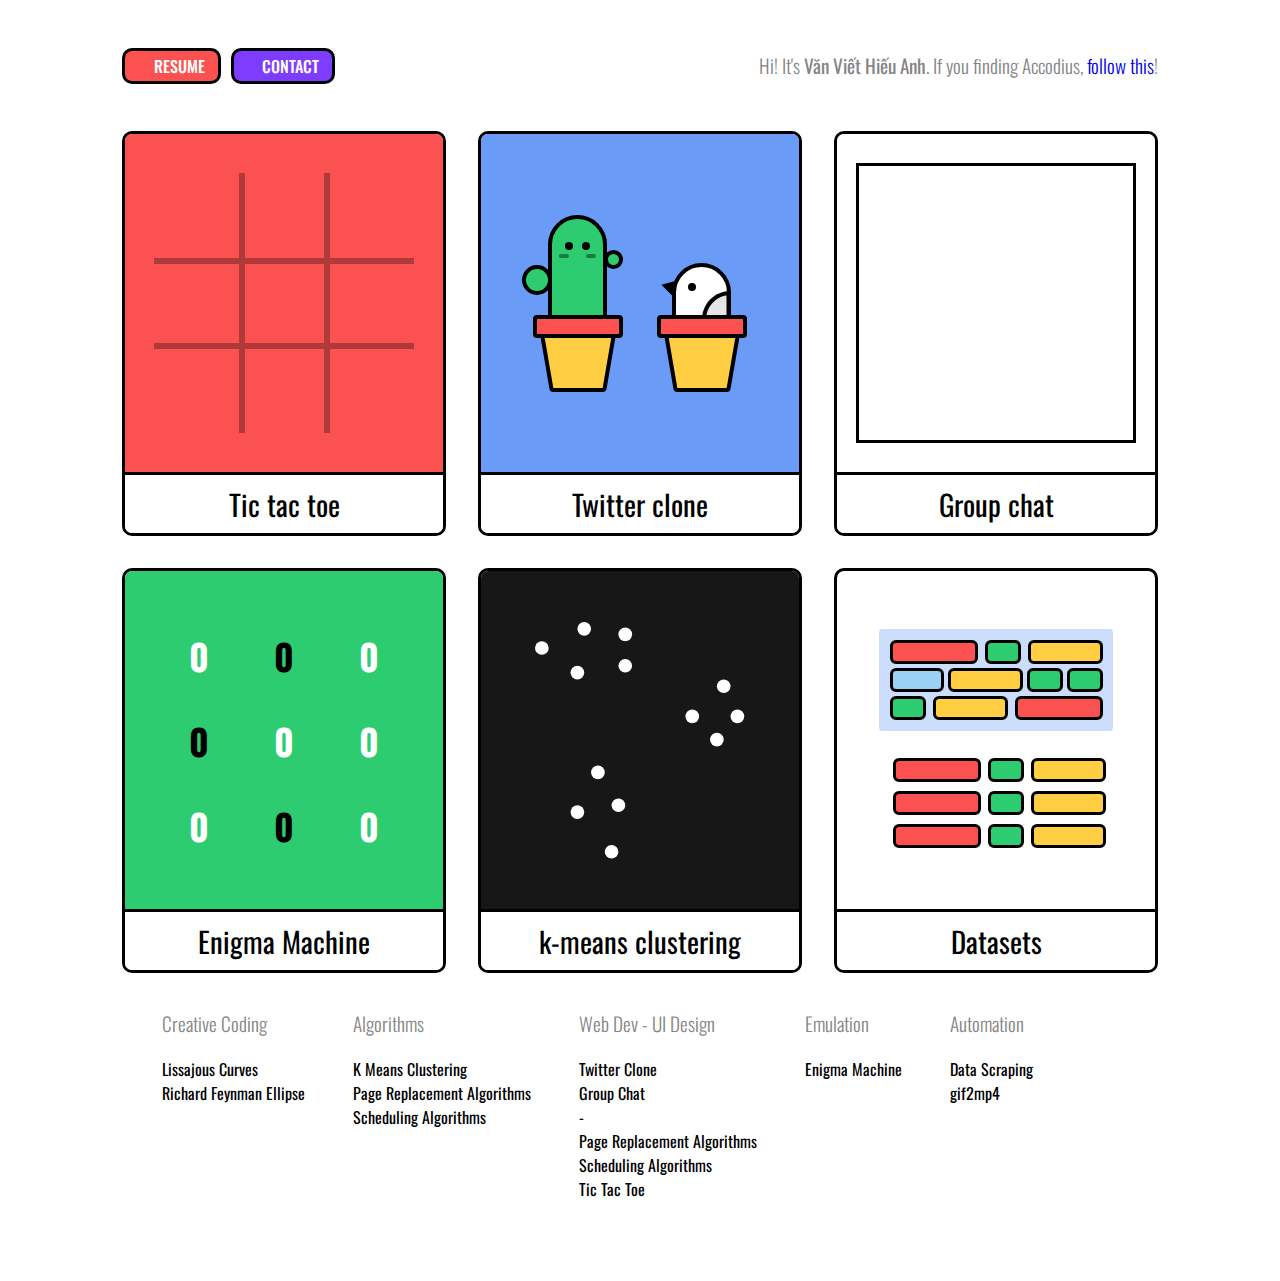
==== commit d66eb1b4: "Update infor" ====
--- a/index.html
+++ b/index.html
@@ -35,7 +35,8 @@
 <body>
     <header>
         <div class="💻">
-            <a href="https://cv.vanviethieuanh.com/" class="url_button" id="resume" style="background-color: var(--red);">
+            <a href="https://cv.vanviethieuanh.com/" class="url_button" id="resume"
+                style="background-color: var(--red);">
                 <div style="display: grid; grid-template-columns: 24px auto;">
                     <i class="fas fa-arrow-down"></i>
                     <h3>RESUME</h3>
@@ -47,7 +48,8 @@
                     <h3>CONTACT</h3>
                 </div>
             </a>
-            <h3>Hi! It's <b>Văn Viết Hiếu Anh</b>. If you finding Accodius, <a href="https://accodius.vanviethieuanh.com/">follow this</a>!</h3>
+            <h3>Hi! It's <b>Văn Viết Hiếu Anh</b>. If you finding Accodius, <a
+                    href="https://accodius.vanviethieuanh.com/">follow this</a>!</h3>
         </div>
         <div class="📱">
             <p>Văn Viết Hiếu Anh</p>
@@ -99,8 +101,9 @@
             </nav>
         </div>
     </header>
+
     <section>
-        <ul>
+        <ul class="grid">
             <li>
                 <a href="https://vanviethieuanh.github.io/tictactoe/" target="_blank">
                     <article class="card">
@@ -306,7 +309,8 @@
                 <a href="https://github.com/vanviethieuanh/dataset">
                     <div class="card">
                         <div class="illustration" style="background-color: var(--bg);">
-                            <svg width="234" height="222" viewBox="0 0 234 222" fill="none" xmlns="http://www.w3.org/2000/svg">
+                            <svg width="234" height="222" viewBox="0 0 234 222" fill="none"
+                                xmlns="http://www.w3.org/2000/svg">
                                 <g id="Frame 43">
                                     <g id="Group 42">
                                         <rect class="r1" x="15.5" y="130.5" width="85" height="21" rx="4.5"
@@ -396,6 +400,114 @@
             })
         </script>
     </section>
+    <section>
+        <ul id="more">
+            <li>
+                <h3>
+                    Creative Coding
+                </h3>
+                <ul>
+                    <li>
+                        <a href="https://accodius.com/creative-coding/lissajous-curve/">
+                            Lissajous Curves
+                        </a>
+                    </li>
+                    <li>
+                        <a href="https://accodius.com/creative-coding/richard-feynmen-ellipse/">
+                            Richard Feynman Ellipse
+                        </a>
+                    </li>
+                </ul>
+            </li>
+            <li>
+                <h3>
+                    Algorithms
+                </h3>
+                <ul>
+                    <li>
+                        <a href="http://vanviethieuanh.com/k-means-clustering/">
+                            K Means Clustering
+                        </a>
+                    </li>
+                    <li>
+                        <a href="https://vanviethieuanh.com/page-replacement-algorithms/">
+                            Page Replacement Algorithms
+                        </a>
+                    </li>
+                    <li>
+                        <a href="https://vanviethieuanh.com/scheduling-algorithms/">
+                            Scheduling Algorithms
+                        </a>
+                    </li>
+
+                </ul>
+            </li>
+            <li>
+                <h3>
+                    Web Dev - UI Design
+                </h3>
+                <ul>
+                    <li>
+                        <a href="https://github.com/vanviethieuanh/twitter-clone">
+                            Twitter Clone
+                        </a>
+                    </li>
+                    <li>
+                        <a href="https://github.com/vanviethieuanh/group-chat">
+                            Group Chat
+                        </a>
+                    </li>
+                    <li>
+                        -
+                    </li>
+                    <li>
+                        <a href="https://vanviethieuanh.com/page-replacement-algorithms/">
+                            Page Replacement Algorithms
+                        </a>
+                    </li>
+                    <li>
+                        <a href="https://vanviethieuanh.com/scheduling-algorithms/">
+                            Scheduling Algorithms
+                        </a>
+                    </li>
+                    <li>
+                        <a href="http://vanviethieuanh.com/tictactoe/">
+                            Tic Tac Toe
+                        </a>
+                    </li>
+                </ul>
+            </li>
+            <li>
+                <h3>
+                    Emulation
+                </h3>
+                <ul>
+                    <li>
+                        <a href="https://github.com/vanviethieuanh/enigma-machine">
+                            Enigma Machine
+                        </a>
+                    </li>
+                </ul>
+            </li>
+            <li>
+                <h3>
+                    Automation
+                </h3>
+                <ul>
+                    <li>
+                        <a href="https://github.com/vanviethieuanh/dataset">
+                            Data Scraping
+                        </a>
+                    </li>
+                    <li>
+                        <a href="https://github.com/vanviethieuanh/pixel-supporter">
+                            gif2mp4
+                        </a>
+                    </li>
+                </ul>
+            </li>
+        </ul>
+    </section>
     <footer>
         <a title="Instagram" target="_blank" href="https://www.linkedin.com/in/vanviethieuanh/">
             <i class="fab fa-linkedin-in"></i>
@@ -406,7 +518,6 @@
         <a title="Behance" target="_blank" href="https://www.behance.net/vanviethieuanh">
             <i class="fab fa-behance"></i>
         </a>
-        <p>Văn Viết Hiếu Anh</p>
     </footer>
 </body>
 
--- a/css/index.css
+++ b/css/index.css
@@ -19,17 +19,14 @@
 body {
   font-size: 16px;
   font-family: "Oswald", sans-serif;
-  -webkit-box-sizing: border-box;
-          box-sizing: border-box;
+  box-sizing: border-box;
   margin: 0;
   padding: 0;
   border: 0;
   scrollbar-width: thin;
 }
-
 body * {
-  -webkit-box-sizing: border-box;
-          box-sizing: border-box;
+  box-sizing: border-box;
 }
 
 h1 {
@@ -67,19 +64,15 @@
   font-weight: normal;
   font-size: 1.2rem;
   line-height: 0;
-  padding: 0 .5rem;
+  padding: 0 0.5rem;
   padding-bottom: 6px;
-  -webkit-box-shadow: inset 0 -6px 0 rgba(0, 0, 0, 0.2);
-          box-shadow: inset 0 -6px 0 rgba(0, 0, 0, 0.2);
-}
-
+  box-shadow: inset 0 -6px 0 rgba(0, 0, 0, 0.2);
+}
 button:active {
   height: 34px;
   padding-bottom: 0;
-  -webkit-box-shadow: none;
-          box-shadow: none;
-  -webkit-transform: translate(0, 6px);
-          transform: translate(0, 6px);
+  box-shadow: none;
+  transform: translate(0, 6px);
 }
 
 .card {
@@ -87,21 +80,15 @@
   height: 343px;
   border: solid 3px black;
   border-radius: 10px;
-  display: -ms-grid;
-  display: grid;
-  -ms-grid-rows: 280px auto;
-      grid-template-rows: 280px auto;
+  display: grid;
+  grid-template-rows: 280px auto;
   overflow: hidden;
-  -webkit-transition: all .3s ease-in-out;
-  transition: all .3s ease-in-out;
-}
-
+  transition: all 0.3s ease-in-out;
+}
 .card .illustration {
-  display: -ms-grid;
   display: grid;
   place-content: center;
 }
-
 .card:hover {
   margin-top: -20px;
 }
@@ -121,39 +108,26 @@
   padding: 2rem;
   z-index: 100;
 }
-
 header div.💻 {
   width: 100%;
-  display: -webkit-box;
-  display: -ms-flexbox;
   display: flex;
-  -webkit-box-pack: left;
-      -ms-flex-pack: left;
-          justify-content: left;
-  -webkit-box-align: center;
-      -ms-flex-align: center;
-          align-items: center;
+  justify-content: left;
+  align-items: center;
   gap: 10px;
 }
-
 header div.💻 *:last-child {
   margin-left: auto;
 }
-
 header div.📱 {
   display: none;
-  -webkit-box-align: center;
-      -ms-flex-align: center;
-          align-items: center;
-}
-
+  align-items: center;
+}
 header div.📱 .burger-button {
   margin-left: auto;
   display: inline-block;
   cursor: pointer;
   z-index: 10;
 }
-
 header div.📱 .bar1,
 header div.📱 .bar2,
 header div.📱 .bar3 {
@@ -161,37 +135,24 @@
   height: 2px;
   background-color: #333;
   margin: 6px 0;
-  -webkit-transition: 0.4s;
   transition: 0.4s;
-  -webkit-transform-origin: 10px 1px;
-          transform-origin: 10px 1px;
-}
-
+  transform-origin: 10px 1px;
+}
 header div.📱 .show .bar1 {
-  -webkit-transform: translateY(4px) rotate(-45deg);
-          transform: translateY(4px) rotate(-45deg);
-}
-
+  transform: translateY(4px) rotate(-45deg);
+}
 header div.📱 .show .bar2 {
-  -webkit-transform: translateY(-4px) rotate(45deg);
-          transform: translateY(-4px) rotate(45deg);
-}
-
+  transform: translateY(-4px) rotate(45deg);
+}
 header div.📱 nav {
-  -webkit-transform: translateX(-100vw);
-          transform: translateX(-100vw);
-}
-
+  transform: translateX(-100vw);
+}
 header div.📱 .show ~ nav {
-  -webkit-transform: translate(0, 0);
-          transform: translate(0, 0);
-}
-
+  transform: translate(0, 0);
+}
 header div.📱 .show ~ nav .side {
-  -webkit-animation-play-state: running !important;
-          animation-play-state: running !important;
-}
-
+  animation-play-state: running !important;
+}
 header div.📱 nav {
   position: fixed;
   left: 0;
@@ -199,68 +160,44 @@
   width: 100vw;
   height: 100vh;
   background-color: white;
-  display: -ms-grid;
   display: grid;
   place-items: center;
-  -webkit-transition: all 400ms ease-in-out;
   transition: all 400ms ease-in-out;
 }
-
 header div.📱 nav ul {
   margin: 0;
   padding: 0;
   outline: none;
   width: clamp(220px, 60%, 240px);
 }
-
 header div.📱 nav li {
   list-style: none;
   background-color: black;
 }
-
 header div.📱 nav li a {
   background-color: black;
   border: 8px solid black;
   margin: 1rem 0;
-  display: -webkit-box;
-  display: -ms-flexbox;
   display: flex;
   gap: 0 9px;
-  -webkit-box-orient: inherit;
-  -webkit-box-direction: inherit;
-      -ms-flex-direction: inherit;
-          flex-direction: inherit;
-}
-
+  flex-direction: inherit;
+}
 header div.📱 nav li a .side {
   background-image: url("../stars.svg");
   background-repeat: repeat-x;
-  -webkit-animation: cylinders 100s linear infinite var(--orientation), shrinkY 1000ms linear forwards;
-          animation: cylinders 100s linear infinite var(--orientation), shrinkY 1000ms linear forwards;
-  -webkit-animation-play-state: paused !important;
-          animation-play-state: paused !important;
-  -webkit-animation-delay: calc(400ms + var(--order) * 1s);
-          animation-delay: calc(400ms + var(--order) * 1s);
+  animation: cylinders 100s linear infinite var(--orientation), shrinkY 1000ms linear forwards;
+  animation-play-state: paused !important;
+  animation-delay: calc(400ms + var(--order) * 1s);
   background-color: var(--color);
 }
-
 header div.📱 nav li:nth-child(2n+1) {
-  -webkit-box-orient: horizontal;
-  -webkit-box-direction: reverse;
-      -ms-flex-direction: row-reverse;
-          flex-direction: row-reverse;
-}
-
+  flex-direction: row-reverse;
+}
 header div.📱 nav li:nth-child(2n+1) h2 {
-  -webkit-box-pack: end;
-      -ms-flex-pack: end;
-          justify-content: flex-end;
-}
-
+  justify-content: flex-end;
+}
 header div.📱 nav h2 {
   width: 100%;
-  display: -webkit-box;
-  display: -ms-flexbox;
   display: flex;
   background-color: white;
   text-transform: uppercase;
@@ -273,15 +210,12 @@
 .url_button {
   border-radius: 10px;
   border: solid 3px #000000;
-  padding: .2rem .8rem;
-  padding-left: .3rem;
-  display: -ms-grid;
-  display: grid;
-  -ms-grid-columns: auto auto;
-      grid-template-columns: auto auto;
+  padding: 0.2rem 0.8rem;
+  padding-left: 0.3rem;
+  display: grid;
+  grid-template-columns: auto auto;
   place-content: center;
 }
-
 .url_button h3 {
   padding: 0;
   margin: 0;
@@ -289,348 +223,234 @@
   font-weight: 500;
   color: white;
 }
-
 .url_button i {
   color: white;
-  display: -ms-grid;
   display: grid;
   place-content: center;
 }
-
-@-webkit-keyframes jump {
-  0% {
-    -webkit-transform: translateY(0);
-            transform: translateY(0);
-  }
-  50% {
-    -webkit-transform: translateY(-2px);
-            transform: translateY(-2px);
-  }
-  100% {
-    -webkit-transform: translateY(0);
-            transform: translateY(0);
-  }
-}
-
 @keyframes jump {
   0% {
-    -webkit-transform: translateY(0);
-            transform: translateY(0);
+    transform: translateY(0);
   }
   50% {
-    -webkit-transform: translateY(-2px);
-            transform: translateY(-2px);
+    transform: translateY(-2px);
   }
   100% {
-    -webkit-transform: translateY(0);
-            transform: translateY(0);
-  }
-}
-
+    transform: translateY(0);
+  }
+}
 .url_button#resume:hover i {
-  -webkit-animation: jump 1s ease-in-out infinite;
-          animation: jump 1s ease-in-out infinite;
+  animation: jump 1s ease-in-out infinite;
 }
 
 section {
   max-width: 1100px;
   margin: 0 auto;
   padding: 0 2rem;
-  display: -webkit-box;
-  display: -ms-flexbox;
   display: flex;
-  -webkit-box-orient: vertical;
-  -webkit-box-direction: normal;
-      -ms-flex-direction: column;
-          flex-direction: column;
-  -webkit-box-pack: space-evenly;
-      -ms-flex-pack: space-evenly;
-          justify-content: space-evenly;
-  -webkit-box-align: start;
-      -ms-flex-align: start;
-          align-items: flex-start;
-}
-
-section ul {
-  width: 100%;
-  display: -ms-grid;
+  flex-direction: column;
+  justify-content: space-evenly;
+  align-items: flex-start;
+}
+section ul.grid {
+  width: 100%;
   display: grid;
   justify-items: center;
   gap: 2rem;
-  -ms-grid-columns: (minmax(300px, 1fr))[auto-fill];
-      grid-template-columns: repeat(auto-fill, minmax(300px, 1fr));
+  grid-template-columns: repeat(auto-fill, minmax(300px, 1fr));
   margin: 0;
   padding: 0;
 }
-
-section ul li {
+section ul.grid li {
   list-style: none;
   width: 100%;
-  aspect-ratio: 8 / 10;
+  aspect-ratio: 8/10;
   max-width: 350px;
 }
-
-section ul li .card {
+section ul.grid li .card {
   border: solid 3px #000000;
   width: 100%;
   height: 100%;
-  display: -ms-grid;
-  display: grid;
-  -ms-grid-rows: 1fr auto;
-      grid-template-rows: 1fr auto;
-  -webkit-transition: all 0.5s cubic-bezier(0.77, 0, 0.175, 1);
+  display: grid;
+  grid-template-rows: 1fr auto;
   transition: all 0.5s cubic-bezier(0.77, 0, 0.175, 1);
 }
-
-section ul li .card * {
-  -webkit-animation-play-state: var(--play-state);
-          animation-play-state: var(--play-state);
-}
-
-section ul li .card:hover * {
+section ul.grid li .card * {
+  animation-play-state: var(--play-state);
+}
+section ul.grid li .card:hover * {
   --play-state: running;
 }
-
-section ul li .card .title {
+section ul.grid li .card .title {
   background-color: white;
-  display: -ms-grid;
   display: grid;
   place-items: center;
   border-top: solid 3px #000000;
   -webkit-user-select: none;
      -moz-user-select: none;
-      -ms-user-select: none;
           user-select: none;
 }
-
-section ul li .card .title * {
+section ul.grid li .card .title * {
   margin: 0.5rem;
 }
-
-section ul li .card .content {
-  width: 100%;
-  display: -ms-grid;
+section ul.grid li .card .content {
+  width: 100%;
   display: grid;
   place-items: center;
 }
-
-section ul li .card .content#tictactoe {
+section ul.grid li .card .content#tictactoe {
   background: var(--bg);
 }
-
-section ul li .card .content#tictactoe #xo * {
+section ul.grid li .card .content#tictactoe #xo * {
   visibility: hidden;
 }
-
-section ul li .card .content#tictactoe #xo #xo1 {
-  -webkit-animation-name: appear;
-          animation-name: appear;
-  -webkit-animation-duration: .2s;
-          animation-duration: .2s;
-  -webkit-animation-delay: 0.5s;
-          animation-delay: 0.5s;
-  -webkit-animation-fill-mode: forwards;
-          animation-fill-mode: forwards;
-}
-
-section ul li .card .content#tictactoe #xo #xo2 {
-  -webkit-animation-name: appear;
-          animation-name: appear;
-  -webkit-animation-duration: .2s;
-          animation-duration: .2s;
-  -webkit-animation-delay: 1s;
-          animation-delay: 1s;
-  -webkit-animation-fill-mode: forwards;
-          animation-fill-mode: forwards;
-}
-
-section ul li .card .content#tictactoe #xo #xo3 {
-  -webkit-animation-name: appear;
-          animation-name: appear;
-  -webkit-animation-duration: .2s;
-          animation-duration: .2s;
-  -webkit-animation-delay: 1.5s;
-          animation-delay: 1.5s;
-  -webkit-animation-fill-mode: forwards;
-          animation-fill-mode: forwards;
-}
-
-section ul li .card .content#tictactoe #xo #xo4 {
-  -webkit-animation-name: appear;
-          animation-name: appear;
-  -webkit-animation-duration: .2s;
-          animation-duration: .2s;
-  -webkit-animation-delay: 2s;
-          animation-delay: 2s;
-  -webkit-animation-fill-mode: forwards;
-          animation-fill-mode: forwards;
-}
-
-section ul li .card .content#tictactoe #xo #xo5 {
-  -webkit-animation-name: appear;
-          animation-name: appear;
-  -webkit-animation-duration: .2s;
-          animation-duration: .2s;
-  -webkit-animation-delay: 2.5s;
-          animation-delay: 2.5s;
-  -webkit-animation-fill-mode: forwards;
-          animation-fill-mode: forwards;
-}
-
-section ul li .card .content#tictactoe #xo #xo6 {
-  -webkit-animation-name: appear;
-          animation-name: appear;
-  -webkit-animation-duration: .2s;
-          animation-duration: .2s;
-  -webkit-animation-delay: 3s;
-          animation-delay: 3s;
-  -webkit-animation-fill-mode: forwards;
-          animation-fill-mode: forwards;
-}
-
-section ul li .card .content#tictactoe #xo #xo7 {
-  -webkit-animation-name: appear;
-          animation-name: appear;
-  -webkit-animation-duration: .2s;
-          animation-duration: .2s;
-  -webkit-animation-delay: 3.5s;
-          animation-delay: 3.5s;
-  -webkit-animation-fill-mode: forwards;
-          animation-fill-mode: forwards;
-}
-
-section ul li .card .content#tictactoe #xo #xo8 {
-  -webkit-animation-name: appear;
-          animation-name: appear;
-  -webkit-animation-duration: .2s;
-          animation-duration: .2s;
-  -webkit-animation-delay: 4s;
-          animation-delay: 4s;
-  -webkit-animation-fill-mode: forwards;
-          animation-fill-mode: forwards;
-}
-
-section ul li .card .content#tictactoe #xo #xo9 {
-  -webkit-animation-name: appear;
-          animation-name: appear;
-  -webkit-animation-duration: .2s;
-          animation-duration: .2s;
-  -webkit-animation-delay: 4.5s;
-          animation-delay: 4.5s;
-  -webkit-animation-fill-mode: forwards;
-          animation-fill-mode: forwards;
-}
-
-section ul li .card .content#enigma {
+section ul.grid li .card .content#tictactoe #xo #xo1 {
+  animation-name: appear;
+  animation-duration: 0.2s;
+  animation-delay: 0.5s;
+  animation-fill-mode: forwards;
+}
+section ul.grid li .card .content#tictactoe #xo #xo2 {
+  animation-name: appear;
+  animation-duration: 0.2s;
+  animation-delay: 1s;
+  animation-fill-mode: forwards;
+}
+section ul.grid li .card .content#tictactoe #xo #xo3 {
+  animation-name: appear;
+  animation-duration: 0.2s;
+  animation-delay: 1.5s;
+  animation-fill-mode: forwards;
+}
+section ul.grid li .card .content#tictactoe #xo #xo4 {
+  animation-name: appear;
+  animation-duration: 0.2s;
+  animation-delay: 2s;
+  animation-fill-mode: forwards;
+}
+section ul.grid li .card .content#tictactoe #xo #xo5 {
+  animation-name: appear;
+  animation-duration: 0.2s;
+  animation-delay: 2.5s;
+  animation-fill-mode: forwards;
+}
+section ul.grid li .card .content#tictactoe #xo #xo6 {
+  animation-name: appear;
+  animation-duration: 0.2s;
+  animation-delay: 3s;
+  animation-fill-mode: forwards;
+}
+section ul.grid li .card .content#tictactoe #xo #xo7 {
+  animation-name: appear;
+  animation-duration: 0.2s;
+  animation-delay: 3.5s;
+  animation-fill-mode: forwards;
+}
+section ul.grid li .card .content#tictactoe #xo #xo8 {
+  animation-name: appear;
+  animation-duration: 0.2s;
+  animation-delay: 4s;
+  animation-fill-mode: forwards;
+}
+section ul.grid li .card .content#tictactoe #xo #xo9 {
+  animation-name: appear;
+  animation-duration: 0.2s;
+  animation-delay: 4.5s;
+  animation-fill-mode: forwards;
+}
+section ul.grid li .card .content#enigma {
   background: var(--bg);
 }
-
-section ul li .card .content#enigma #code {
+section ul.grid li .card .content#enigma #code {
   width: 80%;
   aspect-ratio: 1/1;
-  display: -ms-grid;
   display: grid;
   place-items: center;
-  -ms-grid-rows: (1fr)[3];
-      grid-template-rows: repeat(3, 1fr);
-  -ms-grid-columns: (1fr)[3];
-      grid-template-columns: repeat(3, 1fr);
-}
-
-section ul li .card .content#enigma #code b {
+  grid-template-rows: repeat(3, 1fr);
+  grid-template-columns: repeat(3, 1fr);
+}
+section ul.grid li .card .content#enigma #code b {
   font-size: 36px;
   color: black;
 }
-
-section ul li .card .content#enigma #code b:nth-of-type(1), section ul li .card .content#enigma #code b:nth-of-type(3), section ul li .card .content#enigma #code b:nth-of-type(5), section ul li .card .content#enigma #code b:nth-of-type(6), section ul li .card .content#enigma #code b:nth-of-type(7), section ul li .card .content#enigma #code b:nth-of-type(9) {
+section ul.grid li .card .content#enigma #code b:nth-of-type(1), section ul.grid li .card .content#enigma #code b:nth-of-type(3), section ul.grid li .card .content#enigma #code b:nth-of-type(5), section ul.grid li .card .content#enigma #code b:nth-of-type(6), section ul.grid li .card .content#enigma #code b:nth-of-type(7), section ul.grid li .card .content#enigma #code b:nth-of-type(9) {
   color: white;
 }
-
-section ul li .card .content#enigma #code b::after {
+section ul.grid li .card .content#enigma #code b::after {
   content: "0";
-  -webkit-animation-play-state: inherit;
-          animation-play-state: inherit;
-  -webkit-animation-name: crypto;
-          animation-name: crypto;
-  -webkit-animation-duration: 6s;
-          animation-duration: 6s;
-  -webkit-animation-timing-function: linear;
-          animation-timing-function: linear;
-  -webkit-animation-iteration-count: infinite;
-          animation-iteration-count: infinite;
-  -webkit-animation-fill-mode: forwards;
-          animation-fill-mode: forwards;
-  -webkit-animation-delay: calc(var(--order) * 600ms);
-          animation-delay: calc(var(--order) * 600ms);
-}
-
-section ul li .card .content#twitter {
+  animation-play-state: inherit;
+  animation-name: crypto;
+  animation-duration: 6s;
+  animation-timing-function: linear;
+  animation-iteration-count: infinite;
+  animation-fill-mode: forwards;
+  animation-delay: calc(var(--order) * 600ms);
+}
+section ul.grid li .card .content#twitter {
   background: var(--bg);
 }
-
-section ul li .card .content#twitter #cactus #eyes {
-  -webkit-animation: cactus 5s linear forwards infinite;
-          animation: cactus 5s linear forwards infinite;
-}
-
-section ul li .card .content#twitter #bird #eye {
-  -webkit-animation: blink 5s linear forwards infinite;
-          animation: blink 5s linear forwards infinite;
-}
-
-section ul li .card .content#mondrian {
+section ul.grid li .card .content#twitter #cactus #eyes {
+  animation: cactus 5s linear forwards infinite;
+}
+section ul.grid li .card .content#twitter #bird #eye {
+  animation: blink 5s linear forwards infinite;
+}
+section ul.grid li .card .content#mondrian {
   background: var(--bg);
 }
-
-section ul li .card .content#mondrian svg {
+section ul.grid li .card .content#mondrian svg {
   border: solid 3px #000000;
   width: 280px;
   height: 280px;
 }
-
-section ul li .card .content#mondrian svg * {
+section ul.grid li .card .content#mondrian svg * {
   visibility: hidden;
-  -webkit-animation-play-state: inherit;
-          animation-play-state: inherit;
-  -webkit-animation-name: appear;
-          animation-name: appear;
-  -webkit-animation-duration: .4s;
-          animation-duration: .4s;
-  -webkit-animation-delay: calc(var(--order) * 500ms);
-          animation-delay: calc(var(--order) * 500ms);
-  -webkit-animation-fill-mode: forwards;
-          animation-fill-mode: forwards;
-}
-
-section ul li .card .content#k-means {
+  animation-play-state: inherit;
+  animation-name: appear;
+  animation-duration: 0.4s;
+  animation-delay: calc(var(--order) * 500ms);
+  animation-fill-mode: forwards;
+}
+section ul.grid li .card .content#k-means {
   background: var(--bg);
   width: 100%;
   height: 100%;
 }
-
-section ul li .card .content#k-means svg {
+section ul.grid li .card .content#k-means svg {
   margin-left: auto;
   margin-right: auto;
   max-height: 70%;
   max-width: 70%;
 }
-
-section ul li .card .content#k-means circle {
+section ul.grid li .card .content#k-means circle {
   fill: white;
-  -webkit-transition: fill ease-in-out 1s;
   transition: fill ease-in-out 1s;
 }
-
-section ul li .card .content#k-means:hover #group_1 > circle {
+section ul.grid li .card .content#k-means:hover #group_1 > circle {
   fill: #2ECC71;
 }
-
-section ul li .card .content#k-means:hover #group_2 > circle {
+section ul.grid li .card .content#k-means:hover #group_2 > circle {
   fill: #F5BF02;
 }
-
-section ul li .card .content#k-means:hover #group_3 > circle {
+section ul.grid li .card .content#k-means:hover #group_3 > circle {
   fill: #FC5151;
+}
+section ul#more {
+  display: flex;
+  gap: 3rem;
+  width: 100%;
+  list-style: none;
+}
+section ul#more ul {
+  list-style: none;
+  padding: 0;
+}
+section ul#more ul a {
+  color: black;
+  text-decoration: none;
+}
+section ul#more ul a:hover {
+  text-decoration: underline;
 }
 
 footer {
@@ -638,15 +458,11 @@
   max-width: 1100px;
   margin: 0 auto;
   padding: 2rem;
-  display: -webkit-box;
-  display: -ms-flexbox;
   display: flex;
-  -webkit-box-orient: horizontal;
-  -webkit-box-direction: normal;
-      -ms-flex-direction: row;
-          flex-direction: row;
-}
-
+  flex-direction: row;
+  justify-content: center;
+  align-items: center;
+}
 footer p {
   padding-left: 1rem;
   font-size: 12px;
@@ -654,129 +470,49 @@
   margin: 0;
   line-height: 27px;
 }
-
 footer a {
   color: #858585;
   padding-left: 1rem;
 }
-
 footer a:first-child {
   padding-left: 0;
 }
-
 footer a:hover {
   color: black;
 }
-
 footer button {
   margin-right: 1rem;
 }
-
 footer #behance {
   background-color: #0057ff;
   color: white;
 }
 
-@-webkit-keyframes blink {
-  0%,
-  100% {
-    -webkit-transform: scale(1, 0.05);
-            transform: scale(1, 0.05);
-  }
-  5%,
-  95% {
-    -webkit-transform: scale(1, 1);
-            transform: scale(1, 1);
-  }
-}
-
 @keyframes blink {
-  0%,
-  100% {
-    -webkit-transform: scale(1, 0.05);
-            transform: scale(1, 0.05);
-  }
-  5%,
-  95% {
-    -webkit-transform: scale(1, 1);
-            transform: scale(1, 1);
-  }
-}
-
-@-webkit-keyframes cactus {
-  0% {
-    -webkit-transform: translateX(0);
-            transform: translateX(0);
-  }
-  10% {
-    -webkit-transform: translateX(-4px);
-            transform: translateX(-4px);
-  }
-  50% {
-    -webkit-transform: translateX(-4px);
-            transform: translateX(-4px);
-  }
-  60% {
-    -webkit-transform: translateX(0);
-            transform: translateX(0);
-  }
-  100% {
-    -webkit-transform: translateX(0);
-            transform: translateX(0);
-  }
-}
-
+  0%, 100% {
+    transform: scale(1, 0.05);
+  }
+  5%, 95% {
+    transform: scale(1, 1);
+  }
+}
 @keyframes cactus {
   0% {
-    -webkit-transform: translateX(0);
-            transform: translateX(0);
+    transform: translateX(0);
   }
   10% {
-    -webkit-transform: translateX(-4px);
-            transform: translateX(-4px);
+    transform: translateX(-4px);
   }
   50% {
-    -webkit-transform: translateX(-4px);
-            transform: translateX(-4px);
+    transform: translateX(-4px);
   }
   60% {
-    -webkit-transform: translateX(0);
-            transform: translateX(0);
+    transform: translateX(0);
   }
   100% {
-    -webkit-transform: translateX(0);
-            transform: translateX(0);
-  }
-}
-
-@-webkit-keyframes crypto {
-  5% {
-    content: "E";
-  }
-  15% {
-    content: "N";
-  }
-  25% {
-    content: "I";
-  }
-  35% {
-    content: "G";
-  }
-  45% {
-    content: "M";
-  }
-  55% {
-    content: "A";
-  }
-  65% {
-    content: "0";
-  }
-  0%,
-  100% {
-    content: "0";
-  }
-}
-
+    transform: translateX(0);
+  }
+}
 @keyframes crypto {
   5% {
     content: "E";
@@ -799,21 +535,10 @@
   65% {
     content: "0";
   }
-  0%,
-  100% {
+  0%, 100% {
     content: "0";
   }
 }
-
-@-webkit-keyframes fadein {
-  from {
-    opacity: 0;
-  }
-  to {
-    opacity: 1;
-  }
-}
-
 @keyframes fadein {
   from {
     opacity: 0;
@@ -822,16 +547,6 @@
     opacity: 1;
   }
 }
-
-@-webkit-keyframes appear {
-  from {
-    visibility: hidden;
-  }
-  to {
-    visibility: visible;
-  }
-}
-
 @keyframes appear {
   from {
     visibility: hidden;
@@ -840,16 +555,6 @@
     visibility: visible;
   }
 }
-
-@-webkit-keyframes shrinkY {
-  0% {
-    width: 0;
-  }
-  100% {
-    width: 100%;
-  }
-}
-
 @keyframes shrinkY {
   0% {
     width: 0;
@@ -858,16 +563,6 @@
     width: 100%;
   }
 }
-
-@-webkit-keyframes cylinders {
-  from {
-    background-position: 0 0;
-  }
-  to {
-    background-position: -10000px 0;
-  }
-}
-
 @keyframes cylinders {
   from {
     background-position: 0 0;
@@ -876,18 +571,14 @@
     background-position: -10000px 0;
   }
 }
-
 @media (max-width: 768px) {
   header div.💻 {
     display: none;
   }
   header div.📱 {
-    display: -webkit-box;
-    display: -ms-flexbox;
     display: flex;
   }
   .card {
     min-height: 100vw;
   }
-}
-/*# sourceMappingURL=index.css.map */+}/*# sourceMappingURL=index.css.map */